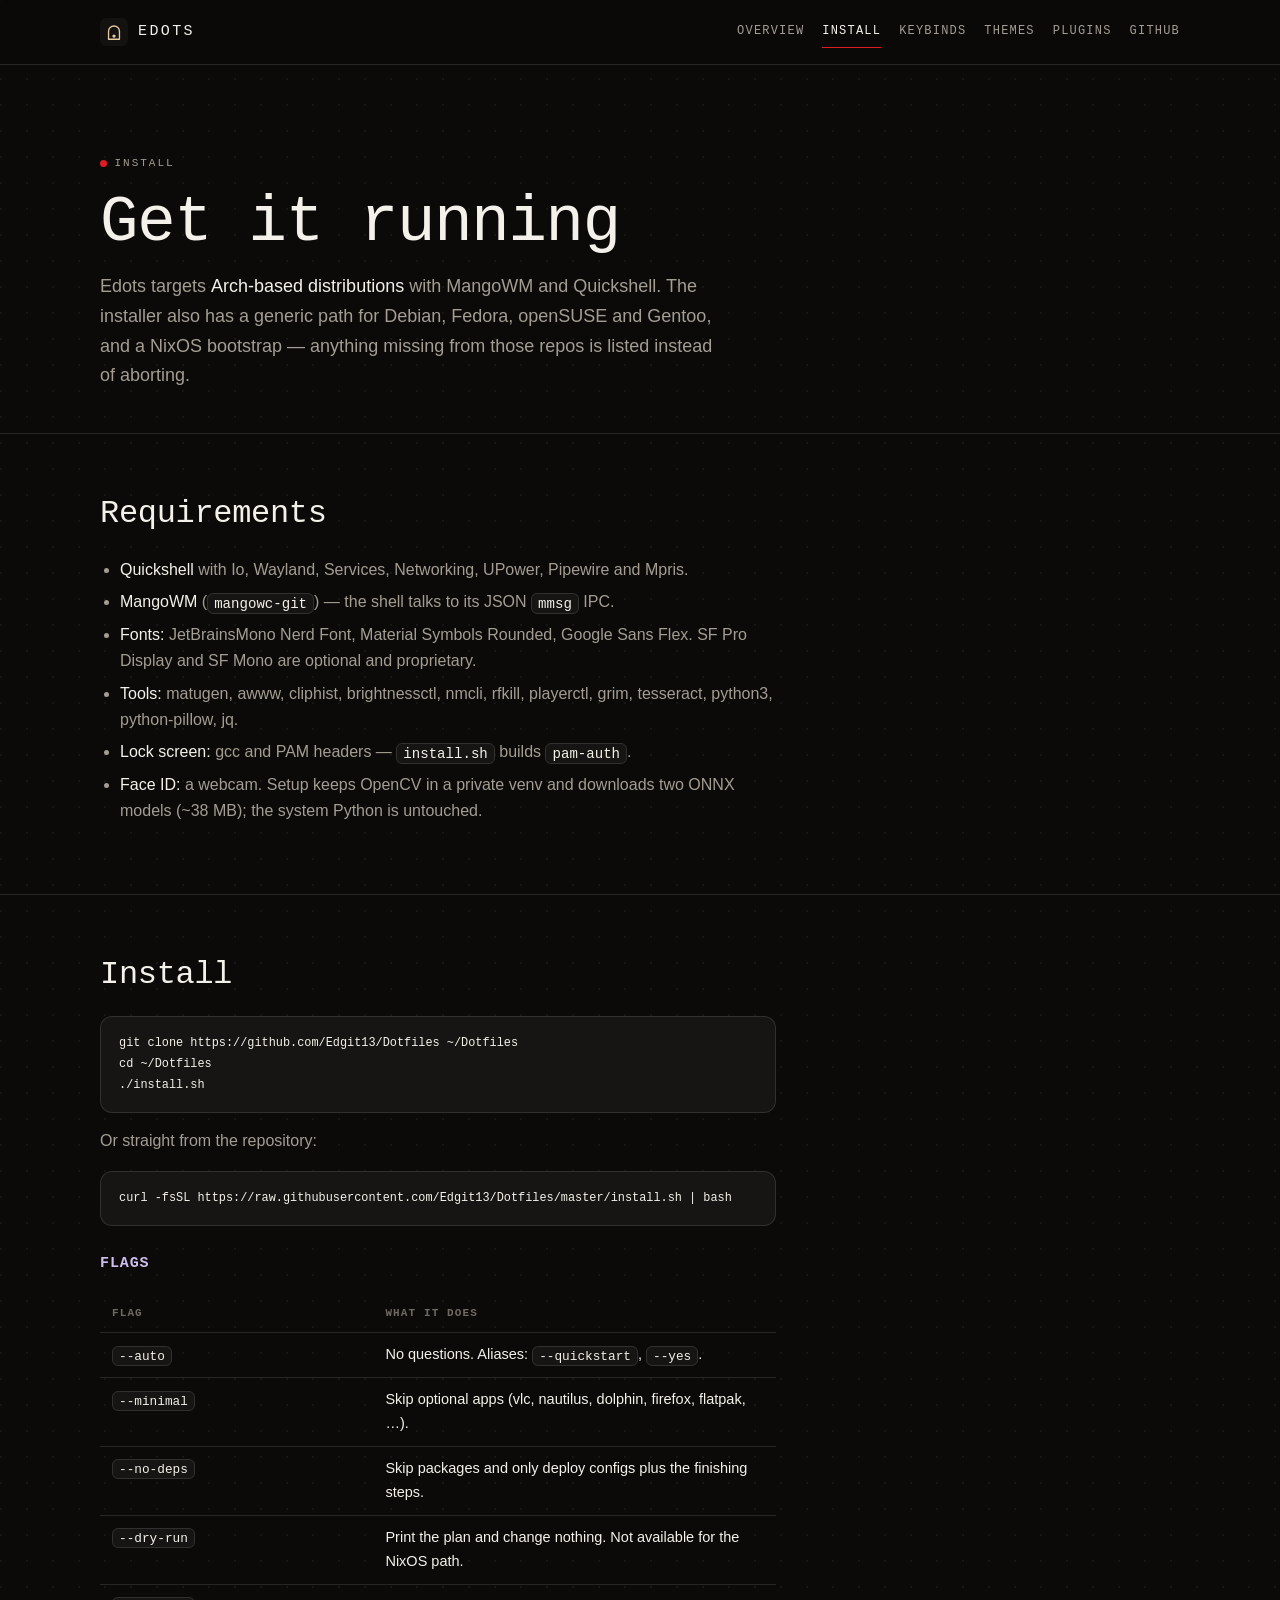
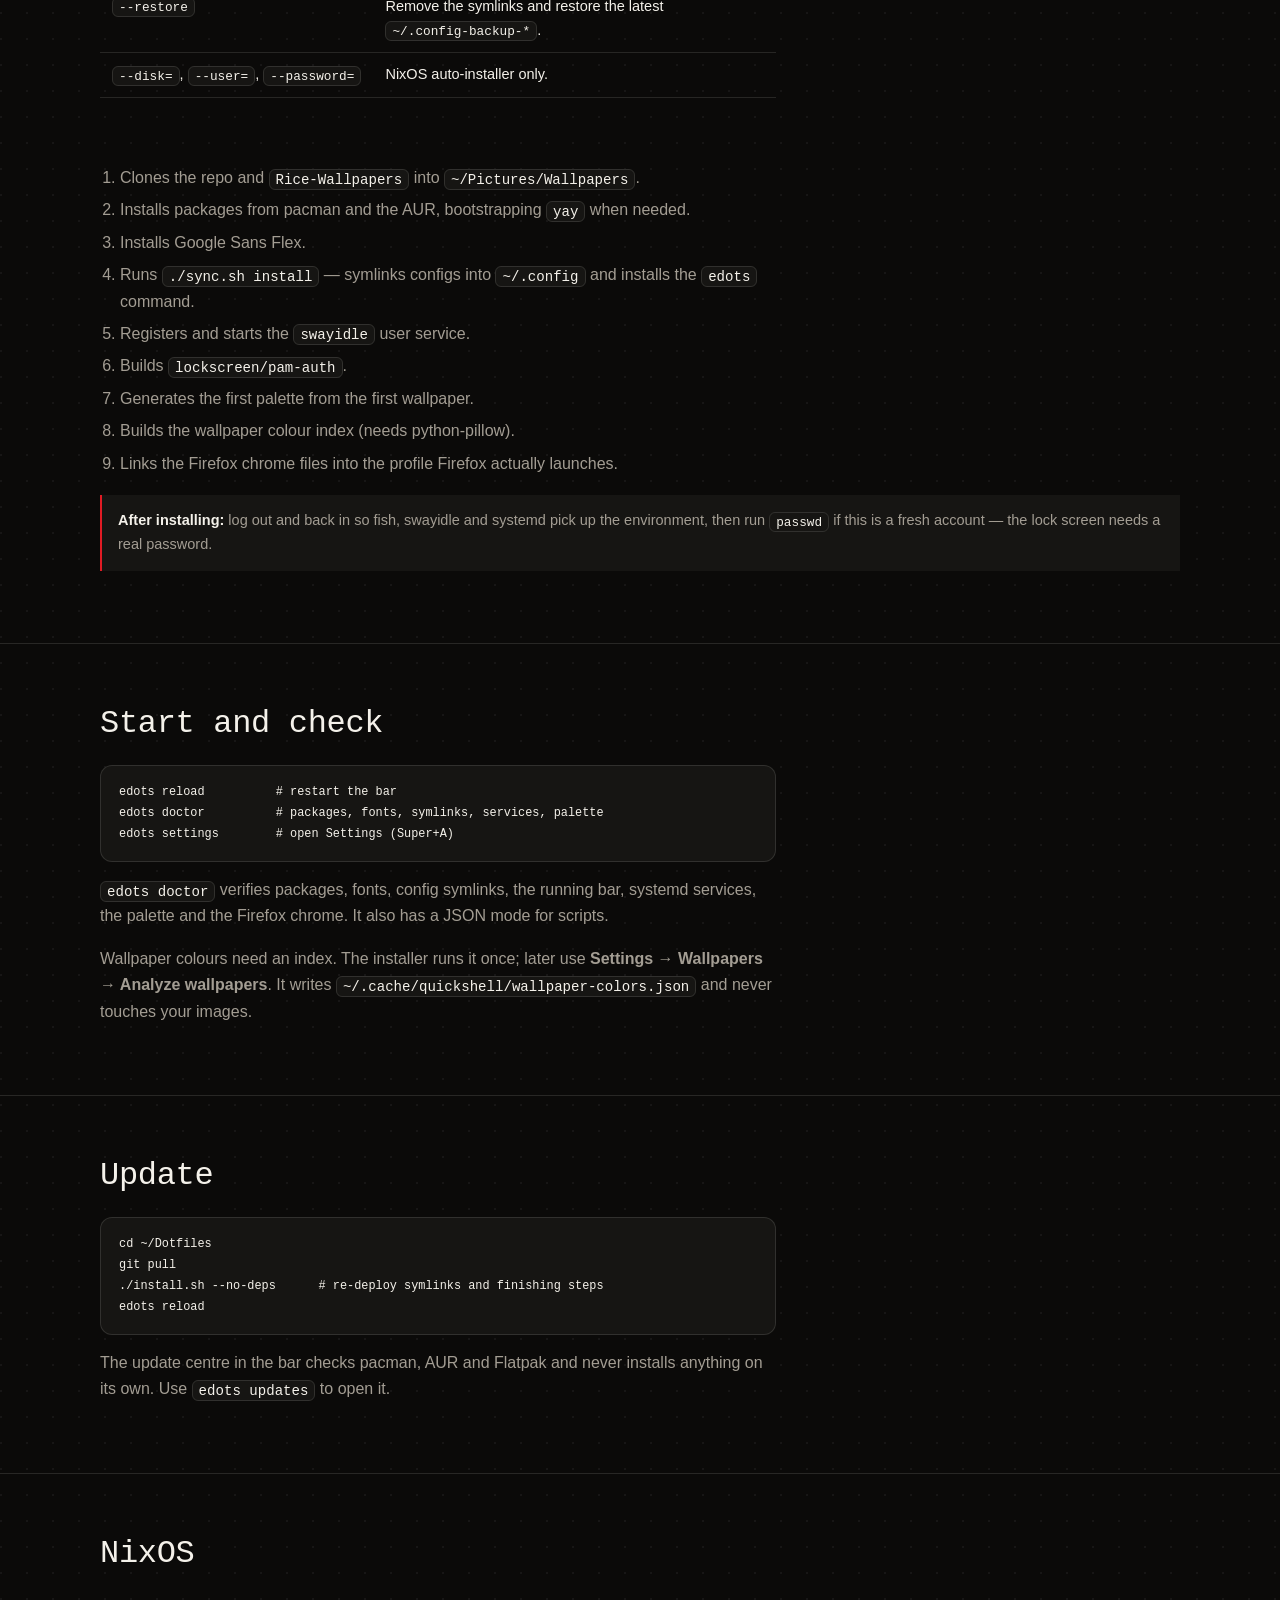
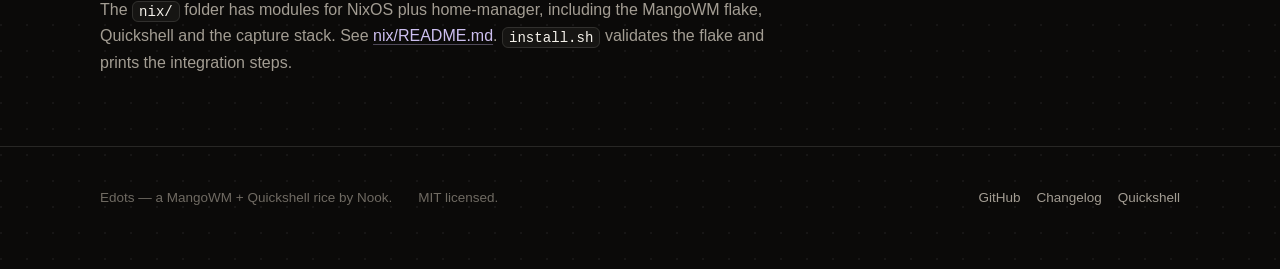
==== docs/install.html @ 4814dfa7 "chore: lint, docs site, release and deploy tooling - tools/lint.sh: QML/JS (Qt 6, --bare), shellchec" ====
<!doctype html>
<html lang="en">
<head>
<meta charset="utf-8">
<meta name="viewport" content="width=device-width, initial-scale=1">
<title>Install — Edots</title>
<meta name="description" content="Requirements and installation steps for Edots on Arch-based distributions, with NixOS notes.">
<link rel="icon" href="assets/img/icon.png">
<link rel="stylesheet" href="assets/style.css">
</head>
<body>

<header class="topbar">
  <div class="wrap">
    <a class="brand" href="index.html"><img src="assets/img/logo.svg" alt=""><span>Edots</span></a>
    <nav class="nav">
      <a href="index.html">Overview</a>
      <a href="install.html" aria-current="page">Install</a>
      <a href="keybinds.html">Keybinds</a>
      <a href="themes.html">Themes</a>
      <a href="plugins.html">Plugins</a>
      <a href="https://github.com/Edgit13/Dotfiles">GitHub</a>
    </nav>
  </div>
</header>

<main>

  <div class="hero wrap" style="padding-bottom:24px">
    <span class="eyebrow"><span class="dot"></span> Install</span>
    <h1 style="font-size:clamp(38px,6vw,64px)">Get it running</h1>
    <p class="lede">Edots targets <strong>Arch-based distributions</strong> with MangoWM and Quickshell.
      The installer also has a generic path for Debian, Fedora, openSUSE and Gentoo, and a
      NixOS bootstrap — anything missing from those repos is listed instead of aborting.</p>
  </div>

  <section>
    <div class="wrap">
      <h2>Requirements</h2>
      <div class="prose">
        <ul>
          <li><strong>Quickshell</strong> with Io, Wayland, Services, Networking, UPower, Pipewire and Mpris.</li>
          <li><strong>MangoWM</strong> (<code>mangowc-git</code>) — the shell talks to its JSON <code>mmsg</code> IPC.</li>
          <li><strong>Fonts:</strong> JetBrainsMono Nerd Font, Material Symbols Rounded, Google Sans Flex.
              SF Pro Display and SF Mono are optional and proprietary.</li>
          <li><strong>Tools:</strong> matugen, awww, cliphist, brightnessctl, nmcli, rfkill, playerctl,
              grim, tesseract, python3, python-pillow, jq.</li>
          <li><strong>Lock screen:</strong> gcc and PAM headers — <code>install.sh</code> builds <code>pam-auth</code>.</li>
          <li><strong>Face ID:</strong> a webcam. Setup keeps OpenCV in a private venv and downloads
              two ONNX models (~38 MB); the system Python is untouched.</li>
        </ul>
      </div>
    </div>
  </section>

  <section>
    <div class="wrap">
      <h2>Install</h2>
      <div class="prose">
        <pre><code>git clone https://github.com/Edgit13/Dotfiles ~/Dotfiles
cd ~/Dotfiles
./install.sh</code></pre>
        <p>Or straight from the repository:</p>
        <pre><code>curl -fsSL https://raw.githubusercontent.com/Edgit13/Dotfiles/master/install.sh | bash</code></pre>

        <h3>Flags</h3>
        <table>
          <tr><th>Flag</th><th>What it does</th></tr>
          <tr><td><code>--auto</code></td><td>No questions. Aliases: <code>--quickstart</code>, <code>--yes</code>.</td></tr>
          <tr><td><code>--minimal</code></td><td>Skip optional apps (vlc, nautilus, dolphin, firefox, flatpak, …).</td></tr>
          <tr><td><code>--no-deps</code></td><td>Skip packages and only deploy configs plus the finishing steps.</td></tr>
          <tr><td><code>--dry-run</code></td><td>Print the plan and change nothing. Not available for the NixOS path.</td></tr>
          <tr><td><code>--restore</code></td><td>Remove the symlinks and restore the latest <code>~/.config-backup-*</code>.</td></tr>
          <tr><td><code>--disk=</code>, <code>--user=</code>, <code>--password=</code></td><td>NixOS auto-installer only.</td></tr>
        </table>

        <h3>What the installer does</h3>
        <ol>
          <li>Clones the repo and <code>Rice-Wallpapers</code> into <code>~/Pictures/Wallpapers</code>.</li>
          <li>Installs packages from pacman and the AUR, bootstrapping <code>yay</code> when needed.</li>
          <li>Installs Google Sans Flex.</li>
          <li>Runs <code>./sync.sh install</code> — symlinks configs into <code>~/.config</code> and installs the <code>edots</code> command.</li>
          <li>Registers and starts the <code>swayidle</code> user service.</li>
          <li>Builds <code>lockscreen/pam-auth</code>.</li>
          <li>Generates the first palette from the first wallpaper.</li>
          <li>Builds the wallpaper colour index (needs python-pillow).</li>
          <li>Links the Firefox chrome files into the profile Firefox actually launches.</li>
        </ol>
      </div>

      <div class="note">
        <strong>After installing:</strong> log out and back in so fish, swayidle and systemd pick up
        the environment, then run <code>passwd</code> if this is a fresh account —
        the lock screen needs a real password.
      </div>
    </div>
  </section>

  <section>
    <div class="wrap">
      <h2>Start and check</h2>
      <div class="prose">
        <pre><code>edots reload          # restart the bar
edots doctor          # packages, fonts, symlinks, services, palette
edots settings        # open Settings (Super+A)</code></pre>
        <p><code>edots doctor</code> verifies packages, fonts, config symlinks, the running bar,
          systemd services, the palette and the Firefox chrome. It also has a JSON mode for scripts.</p>
        <p>Wallpaper colours need an index. The installer runs it once; later use
          <strong>Settings → Wallpapers → Analyze wallpapers</strong>. It writes
          <code>~/.cache/quickshell/wallpaper-colors.json</code> and never touches your images.</p>
      </div>
    </div>
  </section>

  <section>
    <div class="wrap">
      <h2>Update</h2>
      <div class="prose">
        <pre><code>cd ~/Dotfiles
git pull
./install.sh --no-deps      # re-deploy symlinks and finishing steps
edots reload</code></pre>
        <p>The update centre in the bar checks pacman, AUR and Flatpak and never installs anything
          on its own. Use <code>edots updates</code> to open it.</p>
      </div>
    </div>
  </section>

  <section>
    <div class="wrap">
      <h2>NixOS</h2>
      <div class="prose">
        <p>The <code>nix/</code> folder has modules for NixOS plus home-manager, including the
          MangoWM flake, Quickshell and the capture stack. See
          <a href="https://github.com/Edgit13/Dotfiles/blob/master/nix/README.md">nix/README.md</a>.
          <code>install.sh</code> validates the flake and prints the integration steps.</p>
      </div>
    </div>
  </section>

</main>

<footer>
  <div class="wrap">
    <span>Edots — a MangoWM + Quickshell rice by Nook.</span>
    <span>MIT licensed.</span>
    <nav>
      <a href="https://github.com/Edgit13/Dotfiles">GitHub</a>
      <a href="https://github.com/Edgit13/Dotfiles/blob/master/CHANGELOG.md">Changelog</a>
      <a href="https://quickshell.org">Quickshell</a>
    </nav>
  </div>
</footer>

<script src="assets/app.js" defer></script>

</body>
</html>
---- docs/assets/style.css ----
/* Edots docs — Nook palette, Nothing-inspired type.
   No build step, no JavaScript: plain static HTML for GitHub Pages. */

:root {
    --bg: #0b0a09;
    --bg-soft: #11100e;
    --panel: #161513;
    --panel-2: #1c1a17;
    --ink: #f4f1ea;
    --muted: #a39d93;
    --faint: #6f6a62;
    --line: rgba(244, 241, 234, 0.12);
    --line-strong: rgba(244, 241, 234, 0.22);
    --red: #e01b24;
    --purple: #6b4eba;
    --lavender: #cdbff0;
    --green: #8fbf6a;
    --mono: "JetBrains Mono", "SF Mono", ui-monospace, SFMono-Regular, Menlo, monospace;
    --sans: "Inter", "Google Sans Flex", -apple-system, BlinkMacSystemFont, "Segoe UI", sans-serif;
    --radius: 18px;
    --wrap: 1080px;
}

* { box-sizing: border-box; }

html { scroll-behavior: smooth; }

body {
    margin: 0;
    background:
        radial-gradient(circle at 1px 1px, rgba(244, 241, 234, 0.055) 1px, transparent 0) 0 0 / 26px 26px,
        var(--bg);
    color: var(--ink);
    font-family: var(--sans);
    font-size: 16px;
    line-height: 1.65;
    -webkit-font-smoothing: antialiased;
}

a { color: var(--lavender); text-decoration: none; }
a:hover { color: var(--ink); }

.wrap { width: min(var(--wrap), calc(100% - 40px)); margin-inline: auto; }

/* ── top bar ─────────────────────────────────────────────── */
.topbar {
    position: sticky;
    top: 0;
    z-index: 10;
    backdrop-filter: blur(14px);
    background: rgba(11, 10, 9, 0.82);
    border-bottom: 1px solid var(--line);
}

.topbar .wrap {
    display: flex;
    align-items: center;
    gap: 22px;
    min-height: 64px;
}

.brand {
    display: inline-flex;
    align-items: center;
    gap: 10px;
    color: var(--ink);
    font-family: var(--mono);
    font-size: 15px;
    letter-spacing: 0.16em;
    text-transform: uppercase;
}

.brand img { width: 28px; height: 28px; }

.nav { display: flex; gap: 18px; margin-left: auto; flex-wrap: wrap; }
.nav a {
    color: var(--muted);
    font-family: var(--mono);
    font-size: 12px;
    letter-spacing: 0.1em;
    text-transform: uppercase;
}
.nav a:hover, .nav a[aria-current="page"] { color: var(--ink); }
.nav a[aria-current="page"] { border-bottom: 1px solid var(--red); }

/* ── hero ────────────────────────────────────────────────── */
.hero { padding: 84px 0 56px; }

.eyebrow {
    display: inline-flex;
    align-items: center;
    gap: 8px;
    font-family: var(--mono);
    font-size: 11px;
    letter-spacing: 0.18em;
    text-transform: uppercase;
    color: var(--muted);
}

.dot { width: 7px; height: 7px; border-radius: 50%; background: var(--red); }

h1 {
    margin: 18px 0 14px;
    font-family: var(--mono);
    font-size: clamp(44px, 9vw, 92px);
    line-height: 0.95;
    font-weight: 500;
    letter-spacing: -0.02em;
}

h1 .grad {
    background: linear-gradient(100deg, var(--ink) 30%, var(--lavender) 62%, var(--red) 100%);
    -webkit-background-clip: text;
    background-clip: text;
    color: transparent;
}

.lede { max-width: 62ch; color: var(--muted); font-size: 18px; }
.lede strong { color: var(--ink); font-weight: 500; }

.actions { display: flex; gap: 12px; flex-wrap: wrap; margin-top: 28px; }

.btn {
    display: inline-flex;
    align-items: center;
    gap: 8px;
    padding: 11px 18px;
    border-radius: 999px;
    border: 1px solid var(--line-strong);
    color: var(--ink);
    font-family: var(--mono);
    font-size: 13px;
    letter-spacing: 0.04em;
    transition: border-color 0.15s ease, background 0.15s ease;
}
.btn:hover { border-color: var(--lavender); background: rgba(205, 191, 240, 0.08); color: var(--ink); }
.btn-primary { background: var(--ink); color: #0b0a09; border-color: var(--ink); }
.btn-primary:hover { background: var(--lavender); border-color: var(--lavender); color: #0b0a09; }

/* ── sections ────────────────────────────────────────────── */
section { padding: 54px 0; border-top: 1px solid var(--line); }

h2 {
    margin: 0 0 8px;
    font-family: var(--mono);
    font-size: clamp(22px, 3.4vw, 32px);
    font-weight: 500;
    letter-spacing: -0.01em;
}

h3 {
    margin: 26px 0 8px;
    font-family: var(--mono);
    font-size: 15px;
    letter-spacing: 0.06em;
    text-transform: uppercase;
    color: var(--lavender);
}

.sub { color: var(--muted); max-width: 68ch; margin: 0 0 26px; }

.grid { display: grid; gap: 14px; grid-template-columns: repeat(auto-fit, minmax(240px, 1fr)); }

.card {
    padding: 22px;
    border: 1px solid var(--line);
    border-radius: var(--radius);
    background: linear-gradient(180deg, var(--panel), var(--bg-soft));
}

.card h4 {
    margin: 0 0 6px;
    font-family: var(--mono);
    font-size: 13px;
    letter-spacing: 0.08em;
    text-transform: uppercase;
}
.card p { margin: 0; color: var(--muted); font-size: 14.5px; }
.card .tag {
    display: inline-block;
    margin-bottom: 12px;
    padding: 2px 9px;
    border: 1px solid var(--line-strong);
    border-radius: 999px;
    color: var(--muted);
    font-family: var(--mono);
    font-size: 10.5px;
    letter-spacing: 0.1em;
    text-transform: uppercase;
}
.card .tag.red { color: var(--red); border-color: rgba(224, 27, 36, 0.45); }
.card .tag.lav { color: var(--lavender); border-color: rgba(205, 191, 240, 0.4); }

figure { margin: 0; }
figure img {
    display: block;
    width: 100%;
    border: 1px solid var(--line);
    border-radius: 12px;
}
figcaption {
    margin-top: 8px;
    color: var(--faint);
    font-family: var(--mono);
    font-size: 11.5px;
    letter-spacing: 0.05em;
}

.shots { display: grid; gap: 16px; grid-template-columns: 1fr; }

/* ── prose / tables / code ───────────────────────────────── */
.prose { max-width: 76ch; }
.prose p { color: var(--muted); }
.prose ul, .prose ol { color: var(--muted); padding-left: 20px; }
.prose li { margin: 6px 0; }
.prose li strong { color: var(--ink); font-weight: 500; }

table { width: 100%; border-collapse: collapse; margin: 18px 0; font-size: 14.5px; }
th, td { text-align: left; padding: 10px 12px; border-bottom: 1px solid var(--line); vertical-align: top; }
th { color: var(--faint); font-family: var(--mono); font-size: 11px; letter-spacing: 0.1em; text-transform: uppercase; }
td:first-child { white-space: nowrap; }
td code, p code, li code { white-space: nowrap; }

code {
    padding: 1.5px 6px;
    border: 1px solid var(--line);
    border-radius: 6px;
    background: var(--panel);
    color: var(--ink);
    font-family: var(--mono);
    font-size: 0.88em;
}

pre {
    overflow-x: auto;
    padding: 16px 18px;
    border: 1px solid var(--line);
    border-radius: 12px;
    background: var(--panel);
    font-family: var(--mono);
    font-size: 13.5px;
    line-height: 1.55;
}
pre code { padding: 0; border: 0; background: none; }

kbd {
    display: inline-block;
    padding: 1px 7px;
    border: 1px solid var(--line-strong);
    border-bottom-width: 2px;
    border-radius: 6px;
    background: var(--panel-2);
    font-family: var(--mono);
    font-size: 0.82em;
    color: var(--ink);
    white-space: nowrap;
}

.note {
    margin: 18px 0;
    padding: 14px 16px;
    border-left: 2px solid var(--red);
    background: var(--panel);
    color: var(--muted);
    font-size: 14.5px;
}
.note strong { color: var(--ink); }

.pill-row { display: flex; gap: 8px; flex-wrap: wrap; margin-top: 18px; }
.pill {
    padding: 4px 11px;
    border: 1px solid var(--line);
    border-radius: 999px;
    color: var(--muted);
    font-family: var(--mono);
    font-size: 11px;
    letter-spacing: 0.06em;
}

.split { display: grid; gap: 18px; grid-template-columns: repeat(auto-fit, minmax(300px, 1fr)); }

.compare {
    display: grid;
    grid-template-columns: 1fr 1fr;
    gap: 1px;
    background: var(--line);
    border: 1px solid var(--line);
    border-radius: var(--radius);
    overflow: hidden;
}
.compare > div { padding: 18px 20px; background: var(--bg-soft); }
.compare .head { font-family: var(--mono); font-size: 12px; letter-spacing: 0.1em; text-transform: uppercase; }
.compare .head.m { color: var(--purple); }
.compare .head.n { color: var(--red); }

/* ── footer ──────────────────────────────────────────────── */
footer {
    padding: 40px 0 60px;
    border-top: 1px solid var(--line);
    color: var(--faint);
    font-size: 13.5px;
}
footer .wrap { display: flex; gap: 12px 26px; flex-wrap: wrap; align-items: center; }
footer nav { display: flex; gap: 16px; margin-left: auto; }
footer a { color: var(--muted); }

@media (max-width: 720px) {
    .hero { padding: 56px 0 40px; }
    .nav { gap: 12px; }
    .brand span { display: none; }
    td:first-child { white-space: normal; }
    .compare { grid-template-columns: 1fr; }
}

/* ════════════════════════════════════════════════════════════
   Motion — progressive enhancement, all of it optional.
   app.js adds .reveal only when IntersectionObserver is available,
   so the page is fully readable without JavaScript.
   ════════════════════════════════════════════════════════════ */

:root {
    --ease: cubic-bezier(0.2, 0.8, 0.2, 1);
}

.scroll-progress {
    position: fixed;
    inset: 0 auto auto 0;
    z-index: 100;
    width: 100%;
    height: 2px;
    transform: scaleX(0);
    transform-origin: 0 50%;
    background: linear-gradient(90deg, var(--red), var(--lavender));
    pointer-events: none;
}

.topbar { transition: background 0.3s ease, box-shadow 0.3s ease; }
.topbar.scrolled {
    background: rgba(11, 10, 9, 0.94);
    box-shadow: 0 18px 40px -34px #000;
}

::selection { background: rgba(224, 27, 36, 0.3); color: var(--ink); }

:focus-visible {
    outline: 2px solid var(--lavender);
    outline-offset: 3px;
    border-radius: 4px;
}

section { scroll-margin-top: 80px; }

/* hero entrance + pointer spotlight */
.hero { position: relative; isolation: isolate; }

.hero::before {
    content: "";
    position: absolute;
    inset: -60px 0 -40px;
    z-index: -1;
    pointer-events: none;
    opacity: 0;
    background: radial-gradient(
        560px circle at var(--mx, 68%) var(--my, 34%),
        rgba(205, 191, 240, 0.09),
        transparent 60%
    );
    transition: opacity 0.5s ease;
}
.hero:hover::before { opacity: 1; }

.hero > * { animation: rise 0.85s var(--ease) both; }
.hero > :nth-child(1) { animation-delay: 0.04s; }
.hero > :nth-child(2) { animation-delay: 0.12s; }
.hero > :nth-child(3) { animation-delay: 0.2s; }
.hero > :nth-child(4) { animation-delay: 0.28s; }
.hero > :nth-child(5) { animation-delay: 0.36s; }

@keyframes rise {
    from { transform: translateY(18px); }
    to   { transform: none; }
}

.eyebrow .dot { animation: pulse 2.6s ease-in-out infinite; }
@keyframes pulse {
    0%, 100% { opacity: 1; transform: scale(1); }
    50%      { opacity: 0.35; transform: scale(0.75); }
}

/* reveal on scroll */
.reveal {
    opacity: 0;
    transform: translateY(16px);
    transition: opacity 0.7s var(--ease), transform 0.7s var(--ease);
    transition-delay: var(--d, 0ms);
    will-change: opacity, transform;
}
.reveal.in { opacity: 1; transform: none; }

/* hover feedback */
.card {
    transition: transform 0.35s var(--ease), border-color 0.35s ease, background 0.35s ease;
}
img { transition: transform 0.6s var(--ease), border-color 0.4s ease; }
.pill { transition: color 0.2s ease, border-color 0.2s ease, background 0.2s ease; }
.compare > div { transition: background 0.25s ease; }

@media (hover: hover) and (pointer: fine) {
    .card:hover {
        transform: translateY(-3px);
        border-color: rgba(205, 191, 240, 0.35);
    }
    .card:hover h4 { color: var(--lavender); }
    .card h4 { transition: color 0.3s ease; }

    figure:hover img { transform: scale(1.008); border-color: var(--line-strong); }
    .pill:hover { color: var(--ink); border-color: var(--lavender); background: rgba(205, 191, 240, 0.07); }
    .compare > div:not(.head):hover { background: var(--panel-2); }

    .btn { transition: border-color 0.2s ease, background 0.2s ease, transform 0.2s var(--ease); }
    .btn:hover { transform: translateY(-1px); }
}

.prose a {
    text-decoration: underline;
    text-decoration-color: rgba(205, 191, 240, 0.35);
    text-underline-offset: 3px;
}
.prose a:hover { text-decoration-color: var(--lavender); }

/* ticker under the hero */
.ticker {
    margin-top: 38px;
    border-top: 1px solid var(--line);
    border-bottom: 1px solid var(--line);
    overflow: hidden;
    padding: 10px 0;
    -webkit-mask-image: linear-gradient(90deg, transparent, #000 7%, #000 93%, transparent);
    mask-image: linear-gradient(90deg, transparent, #000 7%, #000 93%, transparent);
}
.ticker-track {
    display: flex;
    width: max-content;
    animation: marquee 34s linear infinite;
}
.ticker:hover .ticker-track { animation-play-state: paused; }
.ticker-group {
    display: flex;
    align-items: center;
    gap: 24px;
    padding-right: 24px;
    white-space: nowrap;
}
.ticker span {
    font-family: var(--mono);
    font-size: 10.5px;
    letter-spacing: 0.18em;
    text-transform: uppercase;
    color: var(--faint);
}
.ticker i {
    width: 4px;
    height: 4px;
    border-radius: 50%;
    background: var(--red);
    opacity: 0.85;
}
@keyframes marquee { to { transform: translateX(-50%); } }

/* copy button on code blocks */
pre { position: relative; }
pre .copy {
    position: absolute;
    top: 10px;
    right: 10px;
    padding: 4px 9px;
    border: 1px solid var(--line-strong);
    border-radius: 6px;
    background: var(--panel-2);
    color: var(--muted);
    font-family: var(--mono);
    font-size: 10.5px;
    letter-spacing: 0.08em;
    text-transform: uppercase;
    cursor: pointer;
    opacity: 0;
    transform: translateY(-2px);
    transition: opacity 0.2s ease, transform 0.2s ease, color 0.2s ease, border-color 0.2s ease;
}
pre:hover .copy,
pre:focus-within .copy { opacity: 1; transform: none; }
pre .copy:hover { color: var(--ink); border-color: var(--lavender); }
pre .copy.ok { color: var(--green); border-color: var(--green); }

/* respect the system setting */
@media (prefers-reduced-motion: reduce) {
    html { scroll-behavior: auto; }
    *, *::before, *::after {
        animation-duration: 0.001ms !important;
        animation-iteration-count: 1 !important;
        transition-duration: 0.001ms !important;
    }
    .reveal { opacity: 1; transform: none; }
    .ticker-track { animation: none; }
    .hero::before { display: none; }
}

/* nav underline: red for the current page, lavender on hover */
.nav a { position: relative; }
.nav a::after {
    content: "";
    position: absolute;
    inset: auto 0 -7px 0;
    height: 1px;
    background: var(--lavender);
    transform: scaleX(0);
    transform-origin: 0 50%;
    transition: transform 0.25s var(--ease);
}
.nav a:hover::after { transform: scaleX(1); }
.nav a[aria-current="page"] { border-bottom-color: transparent; }
.nav a[aria-current="page"]::after { background: var(--red); transform: scaleX(1); }

/* printing should never show half-revealed content */
@media print {
    .scroll-progress, .ticker { display: none; }
    .reveal { opacity: 1; transform: none; }
}
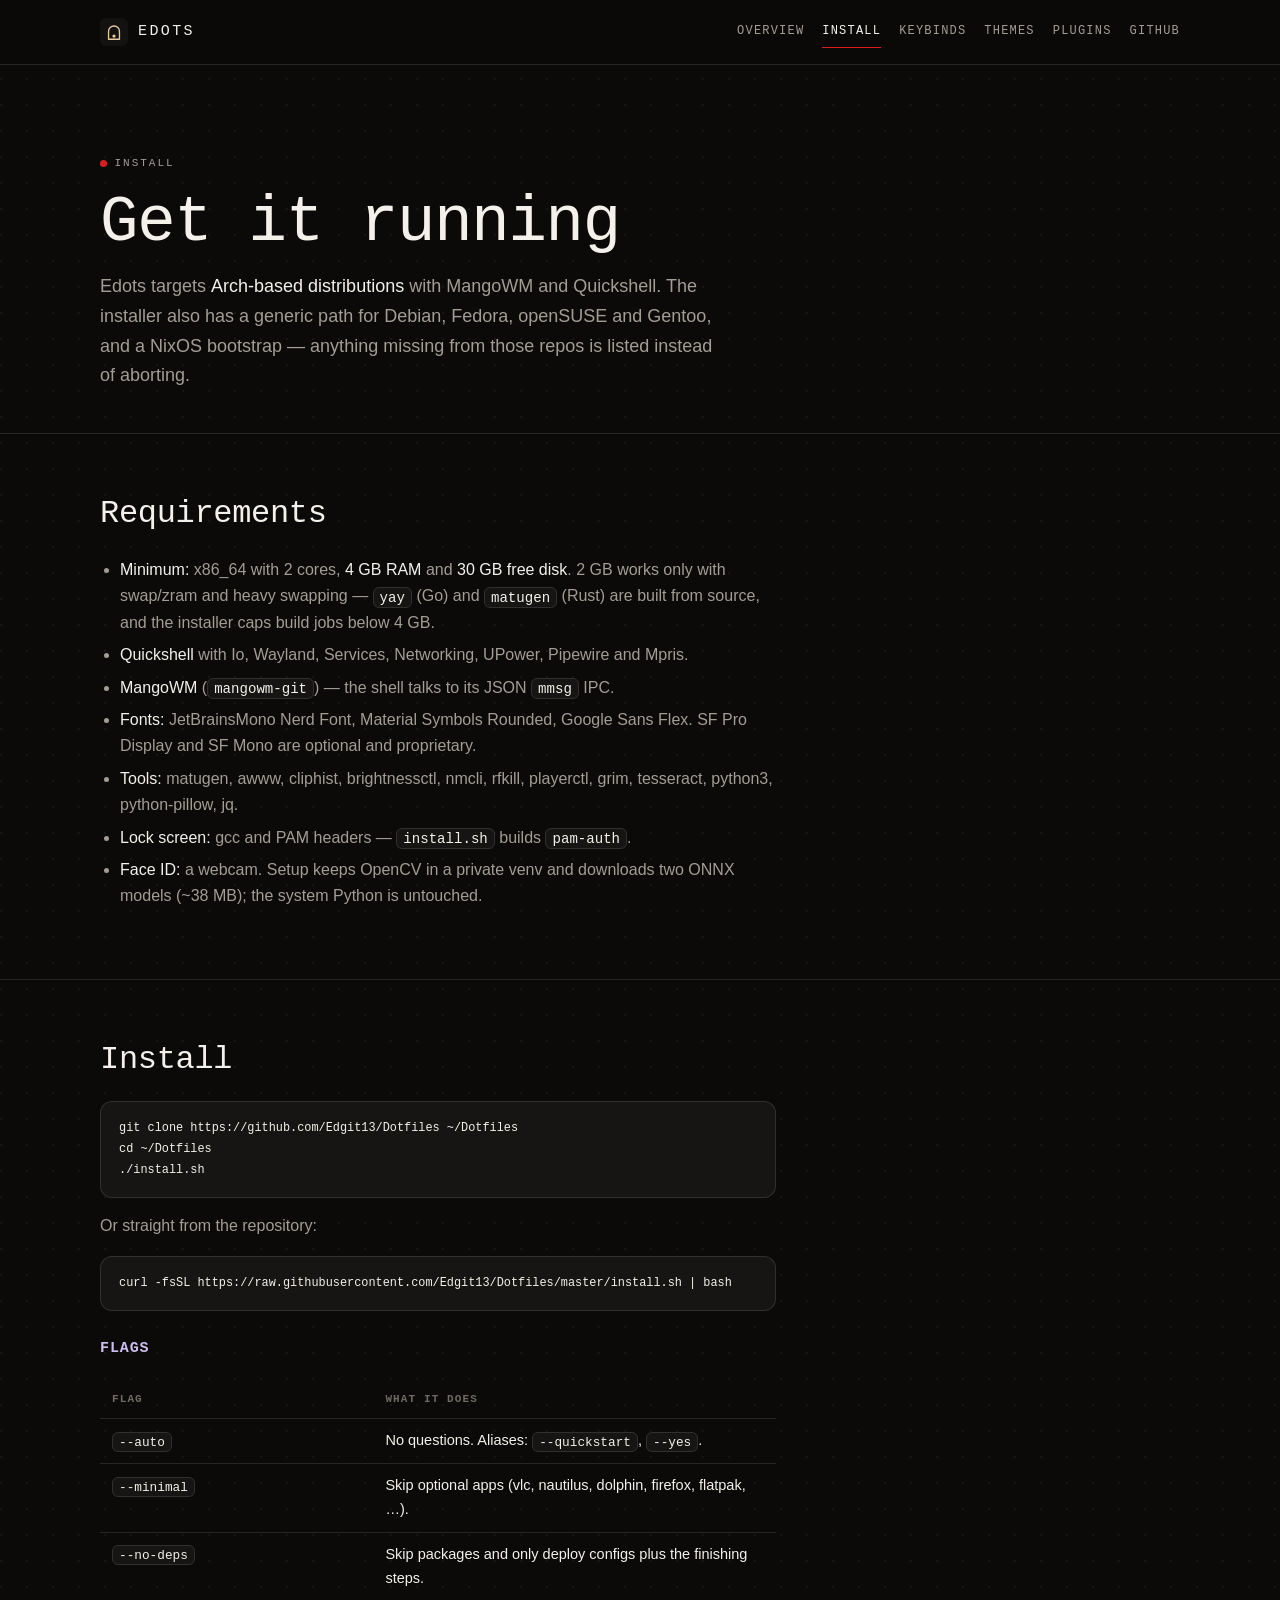
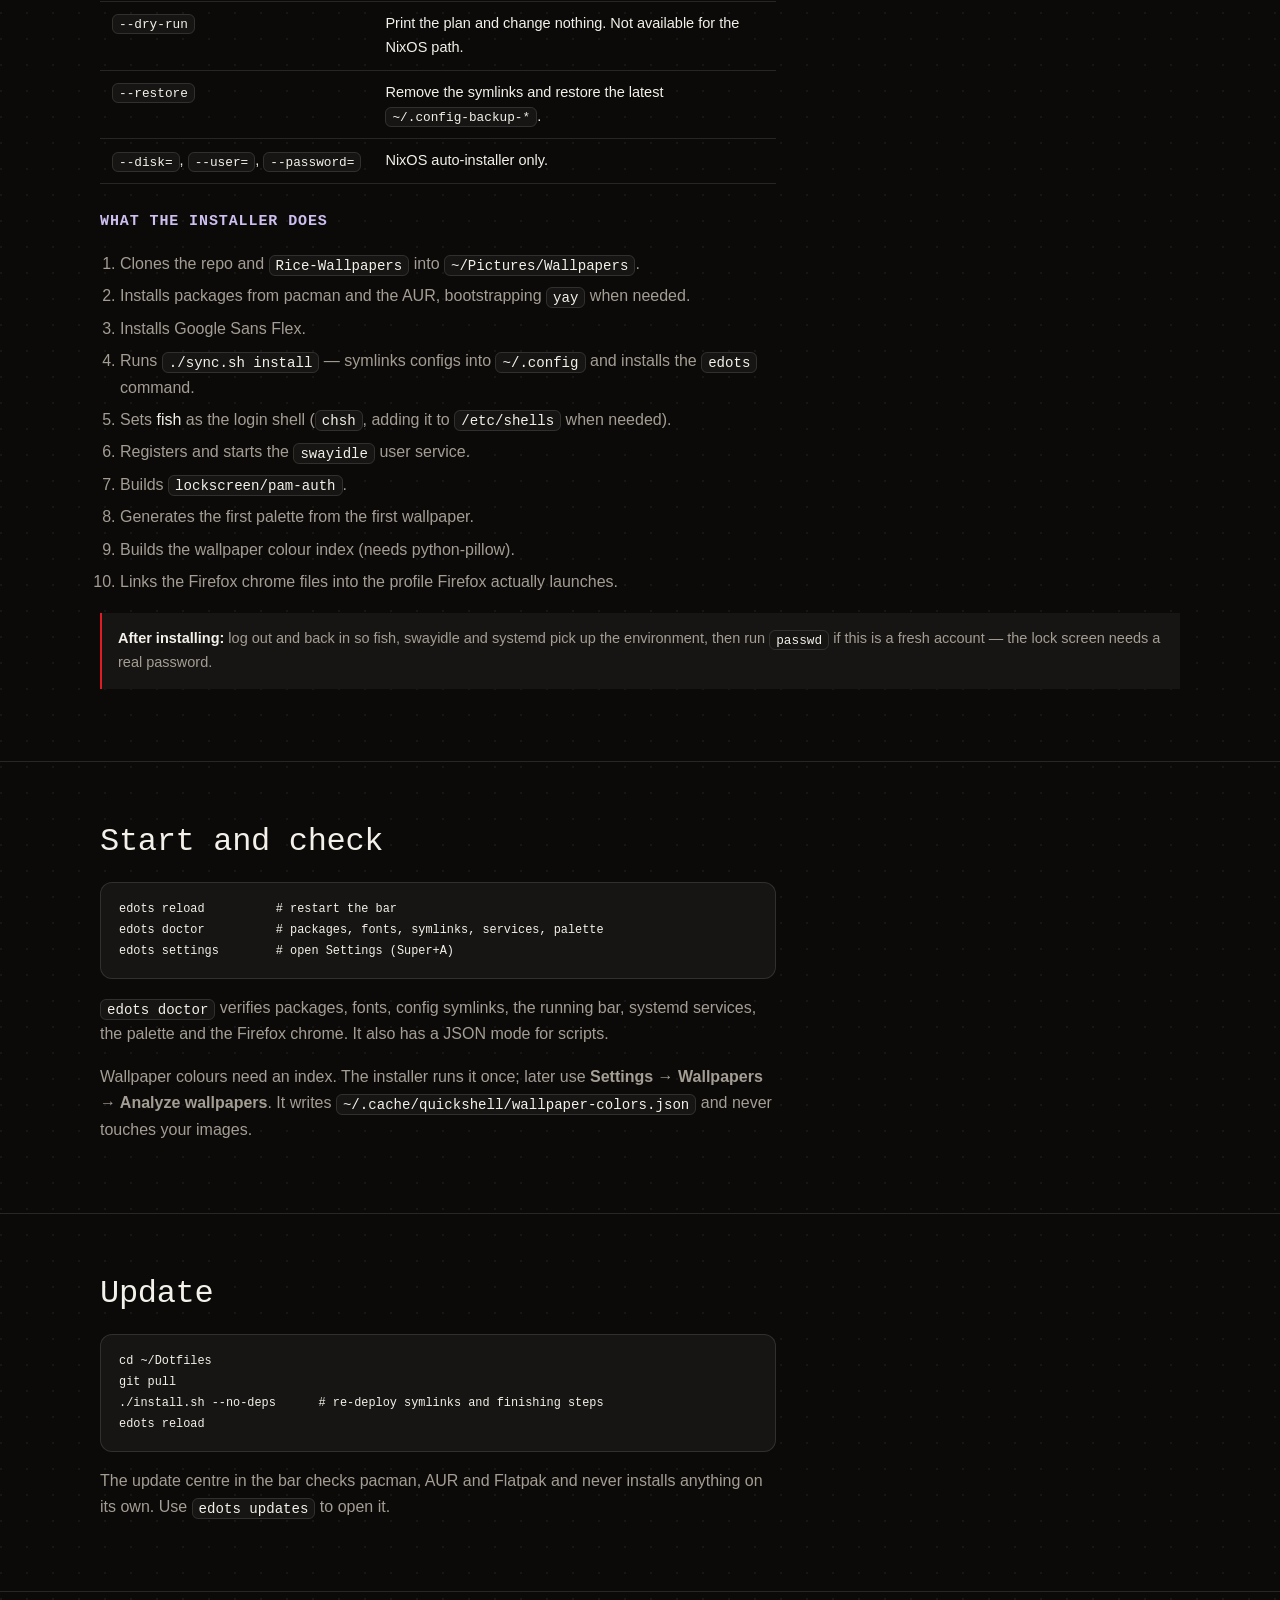
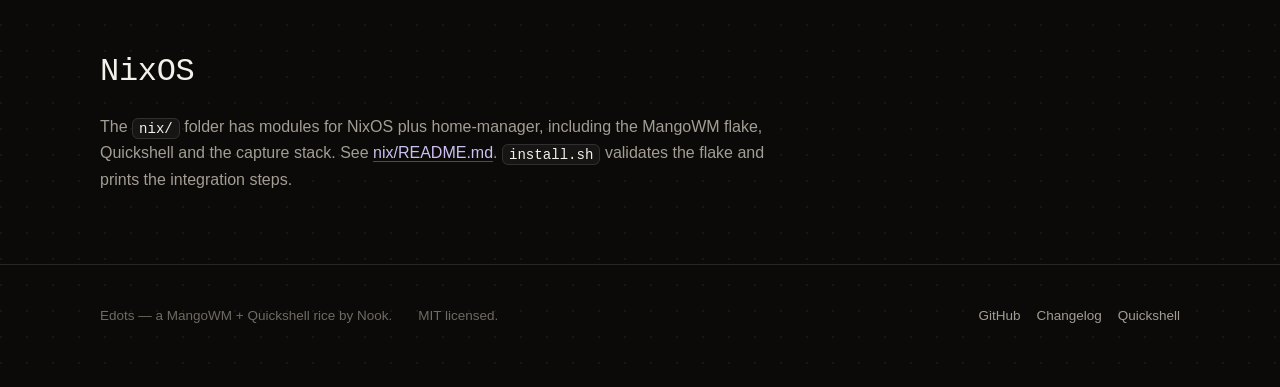
==== commit 055ebedc: "fix(install): enable fish, correct MangoWM package, document minimum specs - fish was installed but " ====
--- a/docs/install.html
+++ b/docs/install.html
@@ -5,6 +5,20 @@
 <meta name="viewport" content="width=device-width, initial-scale=1">
 <title>Install — Edots</title>
 <meta name="description" content="Requirements and installation steps for Edots on Arch-based distributions, with NixOS notes.">
+<link rel="canonical" href="https://ekhub.pp.ua/install.html">
+<meta name="theme-color" content="#0b0a09">
+<meta property="og:type" content="website">
+<meta property="og:site_name" content="Edots">
+<meta property="og:title" content="Install — Edots">
+<meta property="og:description" content="Requirements and installation steps for Edots on Arch-based distributions, with NixOS notes.">
+<meta property="og:url" content="https://ekhub.pp.ua/install.html">
+<meta property="og:image" content="https://ekhub.pp.ua/assets/img/og.png">
+<meta property="og:image:width" content="1200">
+<meta property="og:image:height" content="630">
+<meta name="twitter:card" content="summary_large_image">
+<meta name="twitter:title" content="Install — Edots">
+<meta name="twitter:description" content="Requirements and installation steps for Edots on Arch-based distributions, with NixOS notes.">
+<meta name="twitter:image" content="https://ekhub.pp.ua/assets/img/og.png">
 <link rel="icon" href="assets/img/icon.png">
 <link rel="stylesheet" href="assets/style.css">
 </head>
@@ -39,8 +53,12 @@
       <h2>Requirements</h2>
       <div class="prose">
         <ul>
+          <li><strong>Minimum:</strong> x86_64 with 2 cores, <strong>4 GB RAM</strong> and
+              <strong>30 GB free disk</strong>. 2 GB works only with swap/zram and heavy swapping —
+              <code>yay</code> (Go) and <code>matugen</code> (Rust) are built from source, and the
+              installer caps build jobs below 4 GB.</li>
           <li><strong>Quickshell</strong> with Io, Wayland, Services, Networking, UPower, Pipewire and Mpris.</li>
-          <li><strong>MangoWM</strong> (<code>mangowc-git</code>) — the shell talks to its JSON <code>mmsg</code> IPC.</li>
+          <li><strong>MangoWM</strong> (<code>mangowm-git</code>) — the shell talks to its JSON <code>mmsg</code> IPC.</li>
           <li><strong>Fonts:</strong> JetBrainsMono Nerd Font, Material Symbols Rounded, Google Sans Flex.
               SF Pro Display and SF Mono are optional and proprietary.</li>
           <li><strong>Tools:</strong> matugen, awww, cliphist, brightnessctl, nmcli, rfkill, playerctl,
@@ -80,6 +98,7 @@
           <li>Installs packages from pacman and the AUR, bootstrapping <code>yay</code> when needed.</li>
           <li>Installs Google Sans Flex.</li>
           <li>Runs <code>./sync.sh install</code> — symlinks configs into <code>~/.config</code> and installs the <code>edots</code> command.</li>
+          <li>Sets <strong>fish</strong> as the login shell (<code>chsh</code>, adding it to <code>/etc/shells</code> when needed).</li>
           <li>Registers and starts the <code>swayidle</code> user service.</li>
           <li>Builds <code>lockscreen/pam-auth</code>.</li>
           <li>Generates the first palette from the first wallpaper.</li>
